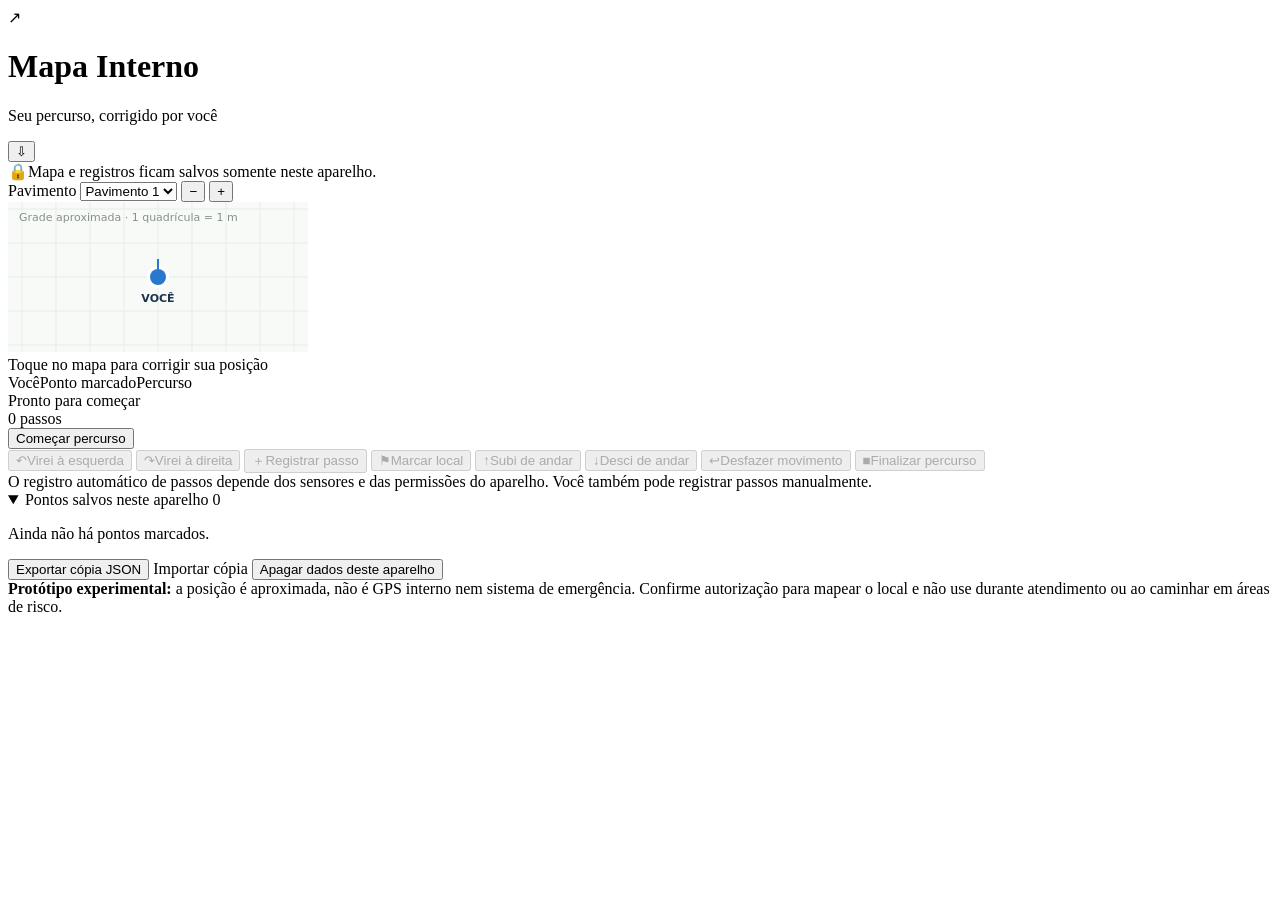
==== index.html @ afeb9ab5 "Add responsive PWA interface" ====
<!doctype html>
<html lang="pt-BR">
<head>
  <meta charset="utf-8">
  <meta name="viewport" content="width=device-width, initial-scale=1, viewport-fit=cover">
  <meta name="theme-color" content="#123b32">
  <meta name="description" content="Protótipo privado para registrar e corrigir percursos internos. Os dados ficam neste aparelho.">
  <link rel="manifest" href="manifest.webmanifest">
  <link rel="icon" href="icon.svg" type="image/svg+xml">
  <link rel="stylesheet" href="styles.css">
  <title>Mapa Interno</title>
</head>
<body>
  <main class="app-shell">
    <header class="topbar">
      <div class="brand-mark" aria-hidden="true">↗</div>
      <div><h1>Mapa Interno</h1><p>Seu percurso, corrigido por você</p></div>
      <button id="installBtn" class="icon-button hidden" aria-label="Instalar aplicativo" title="Instalar">⇩</button>
    </header>

    <section class="privacy-note" aria-label="Privacidade">
      <span aria-hidden="true">🔒</span><span>Mapa e registros ficam salvos somente neste aparelho.</span>
    </section>

    <section class="map-card" aria-label="Mapa do percurso">
      <div class="map-toolbar">
        <label for="floorSelect">Pavimento</label>
        <select id="floorSelect" aria-label="Selecionar pavimento">
          <option value="0">Pavimento 1</option><option value="1">Pavimento 2</option><option value="2">Pavimento 3</option>
        </select>
        <button id="zoomOut" class="small-button" aria-label="Diminuir zoom">−</button>
        <button id="zoomIn" class="small-button" aria-label="Aumentar zoom">+</button>
      </div>
      <div class="canvas-wrap">
        <canvas id="mapCanvas" aria-label="Mapa esquemático. Toque para reposicionar o marcador azul."></canvas>
        <div class="map-hint">Toque no mapa para corrigir sua posição</div>
      </div>
      <div class="legend"><span><i class="dot blue"></i>Você</span><span><i class="dot gold"></i>Ponto marcado</span><span><i class="line-swatch"></i>Percurso</span></div>
    </section>

    <section class="status-row" aria-live="polite">
      <div><span class="status-dot" id="statusDot"></span><span id="statusText">Pronto para começar</span></div>
      <span id="stepText">0 passos</span>
    </section>

    <section class="controls" aria-label="Controles do percurso">
      <button id="startBtn" class="primary-button">Começar percurso</button>
      <div class="control-grid">
        <button id="leftBtn" class="control-button" disabled><span>↶</span>Virei à esquerda</button>
        <button id="rightBtn" class="control-button" disabled><span>↷</span>Virei à direita</button>
        <button id="stepBtn" class="control-button" disabled><span>＋</span>Registrar passo</button>
        <button id="markBtn" class="control-button" disabled><span>⚑</span>Marcar local</button>
        <button id="floorUpBtn" class="control-button" disabled><span>↑</span>Subi de andar</button>
        <button id="floorDownBtn" class="control-button" disabled><span>↓</span>Desci de andar</button>
        <button id="undoBtn" class="control-button" disabled><span>↩</span>Desfazer movimento</button>
        <button id="finishBtn" class="control-button danger" disabled><span>■</span>Finalizar percurso</button>
      </div>
      <div id="sensorMessage" class="sensor-message">O registro automático de passos depende dos sensores e das permissões do aparelho. Você também pode registrar passos manualmente.</div>
    </section>

    <details class="saved-section" open>
      <summary>Pontos salvos neste aparelho <span id="markerCount" class="count-pill">0</span></summary>
      <div id="markerList" class="marker-list"><p class="empty-state">Ainda não há pontos marcados.</p></div>
    </details>

    <section class="data-actions" aria-label="Dados do mapa">
      <button id="exportBtn" class="secondary-button">Exportar cópia JSON</button>
      <label class="secondary-button import-label" for="importInput">Importar cópia</label>
      <input id="importInput" type="file" accept="application/json,.json" hidden>
      <button id="clearBtn" class="text-button">Apagar dados deste aparelho</button>
    </section>

    <footer class="disclaimer">
      <strong>Protótipo experimental:</strong> a posição é aproximada, não é GPS interno nem sistema de emergência. Confirme autorização para mapear o local e não use durante atendimento ou ao caminhar em áreas de risco.
    </footer>
  </main>
  <dialog id="markerDialog" class="marker-dialog">
    <form method="dialog" id="markerForm">
      <h2>Marcar este local</h2>
      <p>Escolha um nome fácil de reconhecer. O ponto será salvo no pavimento atual.</p>
      <label for="markerName">Nome do local</label>
      <input id="markerName" maxlength="60" required placeholder="Ex.: corredor da área vermelha">
      <label for="markerColor">Cor</label>
      <select id="markerColor"><option value="#d2a84a">Dourado</option><option value="#dc5b57">Vermelho</option><option value="#5f91d4">Azul</option><option value="#58a879">Verde</option><option value="#986bc5">Roxo</option></select>
      <div class="dialog-actions"><button value="cancel" class="secondary-button">Cancelar</button><button id="saveMarkerBtn" value="save" class="primary-button">Salvar ponto</button></div>
    </form>
  </dialog>
  <script src="app.js" defer></script>
</body>
</html>
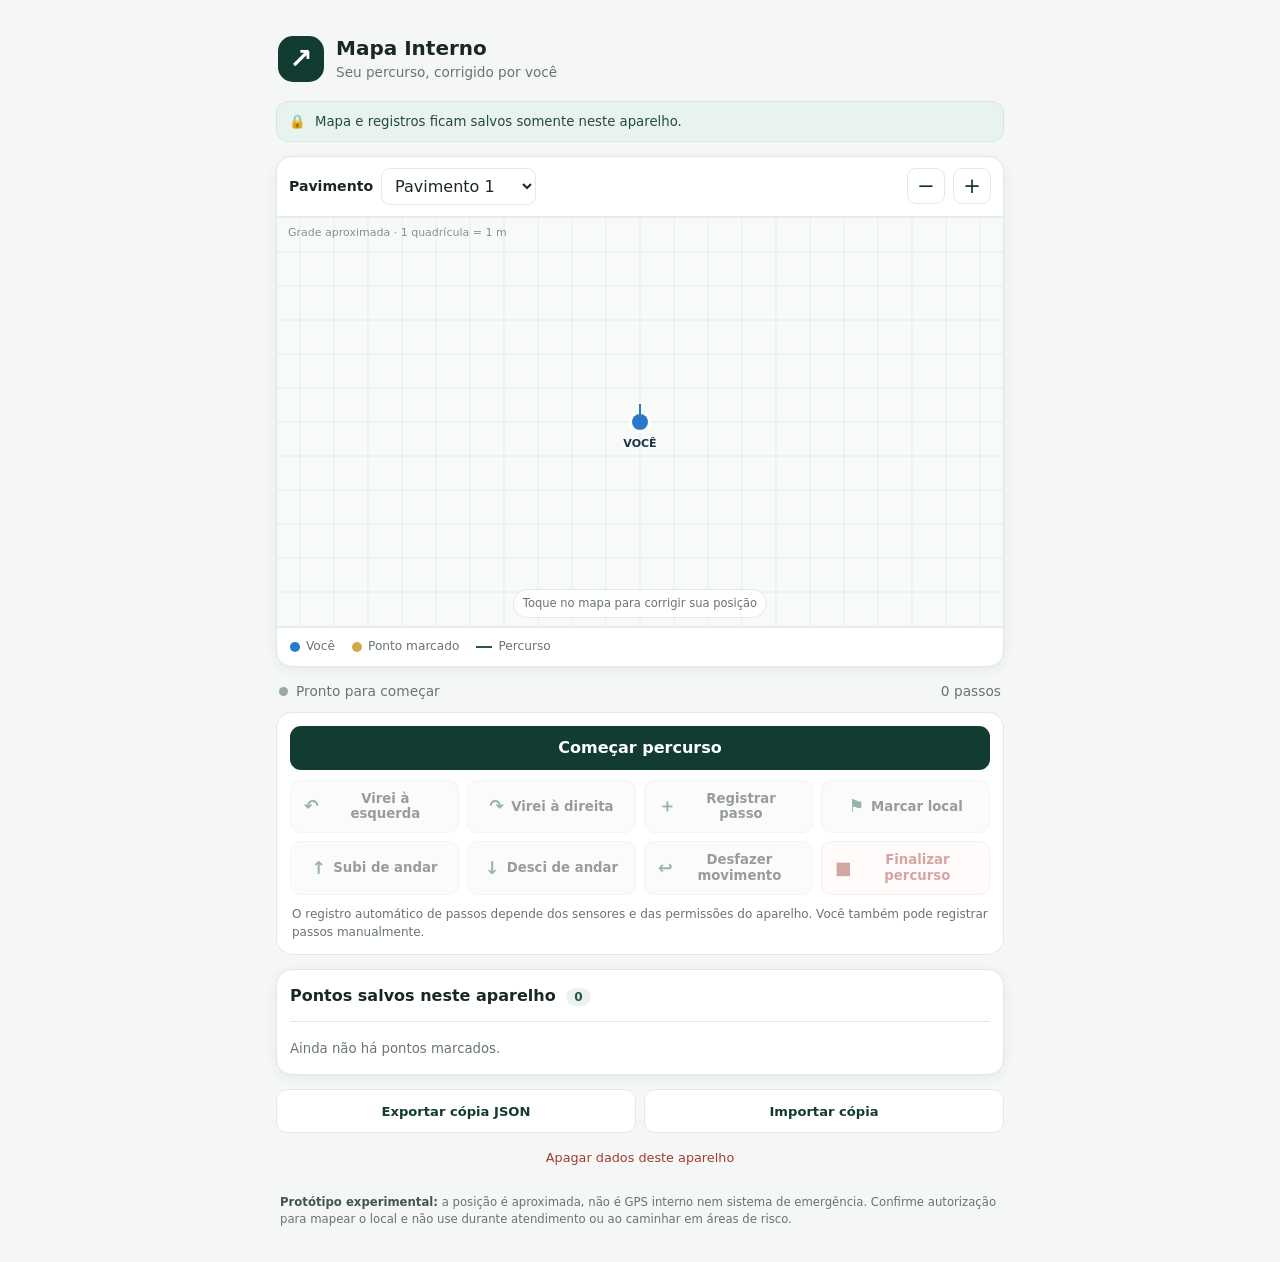
==== commit 147552d7: "Improve browser icon links" ====
--- a/index.html
+++ b/index.html
@@ -6,7 +6,9 @@
   <meta name="theme-color" content="#123b32">
   <meta name="description" content="Protótipo privado para registrar e corrigir percursos internos. Os dados ficam neste aparelho.">
   <link rel="manifest" href="manifest.webmanifest">
-  <link rel="icon" href="icon.svg" type="image/svg+xml">
+  <link rel="icon" href="./favicon.ico" sizes="32x32">
+  <link rel="icon" href="./icon.svg" type="image/svg+xml">
+  <link rel="apple-touch-icon" href="./app-icon-192.png">
   <link rel="stylesheet" href="styles.css">
   <title>Mapa Interno</title>
 </head>
--- a/styles.css
+++ b/styles.css
@@ -0,0 +1 @@
+*{box-sizing:border-box} :root{color-scheme:light;--green:#123b32;--green2:#1d5b4c;--gold:#d2a84a;--ink:#1b2724;--muted:#687570;--line:#e2e9e5;--bg:#f4f7f5;--white:#fff;--red:#a23b35}body{margin:0;background:var(--bg);color:var(--ink);font:16px/1.45 system-ui,-apple-system,"Segoe UI",sans-serif;padding:0 0 env(safe-area-inset-bottom)}button,select,input{font:inherit}button{cursor:pointer}.app-shell{max-width:760px;margin:0 auto;padding:16px 16px 30px}.topbar{display:flex;align-items:center;gap:12px;padding:8px 2px 18px}.brand-mark{display:grid;place-items:center;width:46px;height:46px;border-radius:15px;background:var(--green);color:#fff;font-size:28px;font-weight:700}.topbar h1{font-size:1.25rem;line-height:1.2;margin:0}.topbar p{font-size:.85rem;color:var(--muted);margin:3px 0 0}.icon-button{margin-left:auto;border:1px solid var(--line);background:#fff;border-radius:12px;padding:9px 13px;color:var(--green);font-size:20px}.hidden{display:none!important}.privacy-note{display:flex;gap:9px;align-items:center;background:#e9f3ee;border:1px solid #d6e8dd;color:#244b3c;padding:10px 12px;border-radius:12px;font-size:.83rem;margin-bottom:14px}.map-card,.saved-section{background:var(--white);border:1px solid var(--line);border-radius:16px;overflow:hidden;box-shadow:0 3px 12px #183b3210}.map-toolbar{display:flex;align-items:center;gap:8px;padding:11px 12px;border-bottom:1px solid var(--line)}.map-toolbar label{font-weight:650;font-size:.88rem}.map-toolbar select{border:1px solid var(--line);background:#fff;border-radius:9px;padding:7px 24px 7px 9px;color:var(--ink);margin-right:auto}.small-button{border:1px solid var(--line);background:#fff;border-radius:9px;width:38px;height:36px;font-size:21px;color:var(--green)}.canvas-wrap{height:min(48vh,370px);min-height:245px;position:relative;background:#f8faf8}.canvas-wrap canvas{display:block;width:100%;height:100%;touch-action:manipulation}.map-hint{position:absolute;bottom:9px;left:50%;transform:translateX(-50%);background:#ffffffdf;padding:5px 9px;border:1px solid var(--line);border-radius:20px;white-space:nowrap;color:var(--muted);font-size:.72rem;pointer-events:none}.legend{display:flex;gap:17px;align-items:center;padding:10px 13px;color:var(--muted);font-size:.76rem;border-top:1px solid var(--line)}.legend span{display:flex;align-items:center;gap:6px}.dot{width:10px;height:10px;border-radius:50%;display:inline-block}.dot.blue{background:#2979d1}.dot.gold{background:var(--gold)}.line-swatch{width:16px;border-top:2px solid var(--green2)}.status-row{display:flex;justify-content:space-between;align-items:center;padding:15px 3px 10px;font-size:.86rem;color:var(--muted)}.status-row>div{display:flex;align-items:center;gap:8px}.status-dot{width:9px;height:9px;border-radius:50%;background:#9ba9a2}.status-dot.active{background:#39a56c;box-shadow:0 0 0 4px #39a56c22}.controls{background:#fff;border:1px solid var(--line);padding:13px;border-radius:16px}.primary-button,.secondary-button,.control-button{border-radius:11px;border:0;min-height:44px;padding:10px 13px;font-weight:650}.primary-button{width:100%;background:var(--green);color:#fff}.primary-button:hover{background:var(--green2)}.control-grid{display:grid;grid-template-columns:1fr 1fr;gap:8px;margin-top:10px}.control-button{background:#f5f8f6;border:1px solid var(--line);color:var(--ink);font-size:.83rem;display:flex;align-items:center;justify-content:center;gap:7px;line-height:1.2}.control-button span{font-size:1.1rem;color:var(--green2)}.control-button:disabled{opacity:.45;cursor:not-allowed}.control-button.danger{color:var(--red);background:#fff8f7;border-color:#f0d9d6}.control-button.danger span{color:var(--red)}.sensor-message{font-size:.75rem;color:var(--muted);margin:11px 2px 0}.saved-section{margin-top:14px;padding:0 13px}.saved-section summary{cursor:pointer;list-style:none;padding:14px 0;font-weight:680}.saved-section summary::-webkit-details-marker{display:none}.count-pill{background:#edf2ef;border-radius:20px;padding:2px 8px;margin-left:5px;color:var(--green2);font-size:.76rem}.marker-list{border-top:1px solid var(--line)}.marker-item{display:flex;gap:10px;align-items:center;padding:10px 0;border-bottom:1px solid #eef2ef}.marker-item:last-child{border-bottom:0}.marker-color{width:12px;height:12px;border-radius:50%;flex:0 0 auto}.marker-info{flex:1;min-width:0}.marker-info strong{display:block;font-size:.88rem;overflow-wrap:anywhere}.marker-info small{color:var(--muted);font-size:.73rem}.marker-item button{border:0;background:transparent;color:var(--red);padding:7px}.empty-state{color:var(--muted);font-size:.83rem;padding:3px 0}.data-actions{display:grid;grid-template-columns:1fr 1fr;gap:8px;margin-top:14px}.secondary-button{display:inline-flex;justify-content:center;align-items:center;background:#fff;border:1px solid var(--line);color:var(--green);font-size:.82rem}.import-label{cursor:pointer}.text-button{grid-column:1/-1;border:0;background:transparent;color:var(--red);padding:8px;font-size:.8rem}.disclaimer{font-size:.73rem;color:#69746f;padding:18px 4px 5px}.disclaimer strong{color:#44544d}.marker-dialog{border:0;border-radius:16px;padding:0;width:min(440px,calc(100% - 28px));box-shadow:0 18px 70px #0b201d44}.marker-dialog::backdrop{background:#12221f80}.marker-dialog form{padding:20px}.marker-dialog h2{font-size:1.2rem;margin:0 0 6px}.marker-dialog p{font-size:.86rem;color:var(--muted);margin:0 0 17px}.marker-dialog label{display:block;font-size:.82rem;font-weight:650;margin:12px 0 5px}.marker-dialog input,.marker-dialog select{width:100%;height:44px;border:1px solid #cfdad4;border-radius:9px;padding:8px 10px;background:white}.dialog-actions{display:flex;gap:8px;margin-top:18px}.dialog-actions>*{flex:1}.dialog-actions .primary-button{width:auto}@media(min-width:650px){.app-shell{padding-top:28px}.canvas-wrap{height:410px}.control-grid{grid-template-columns:repeat(4,1fr)}}
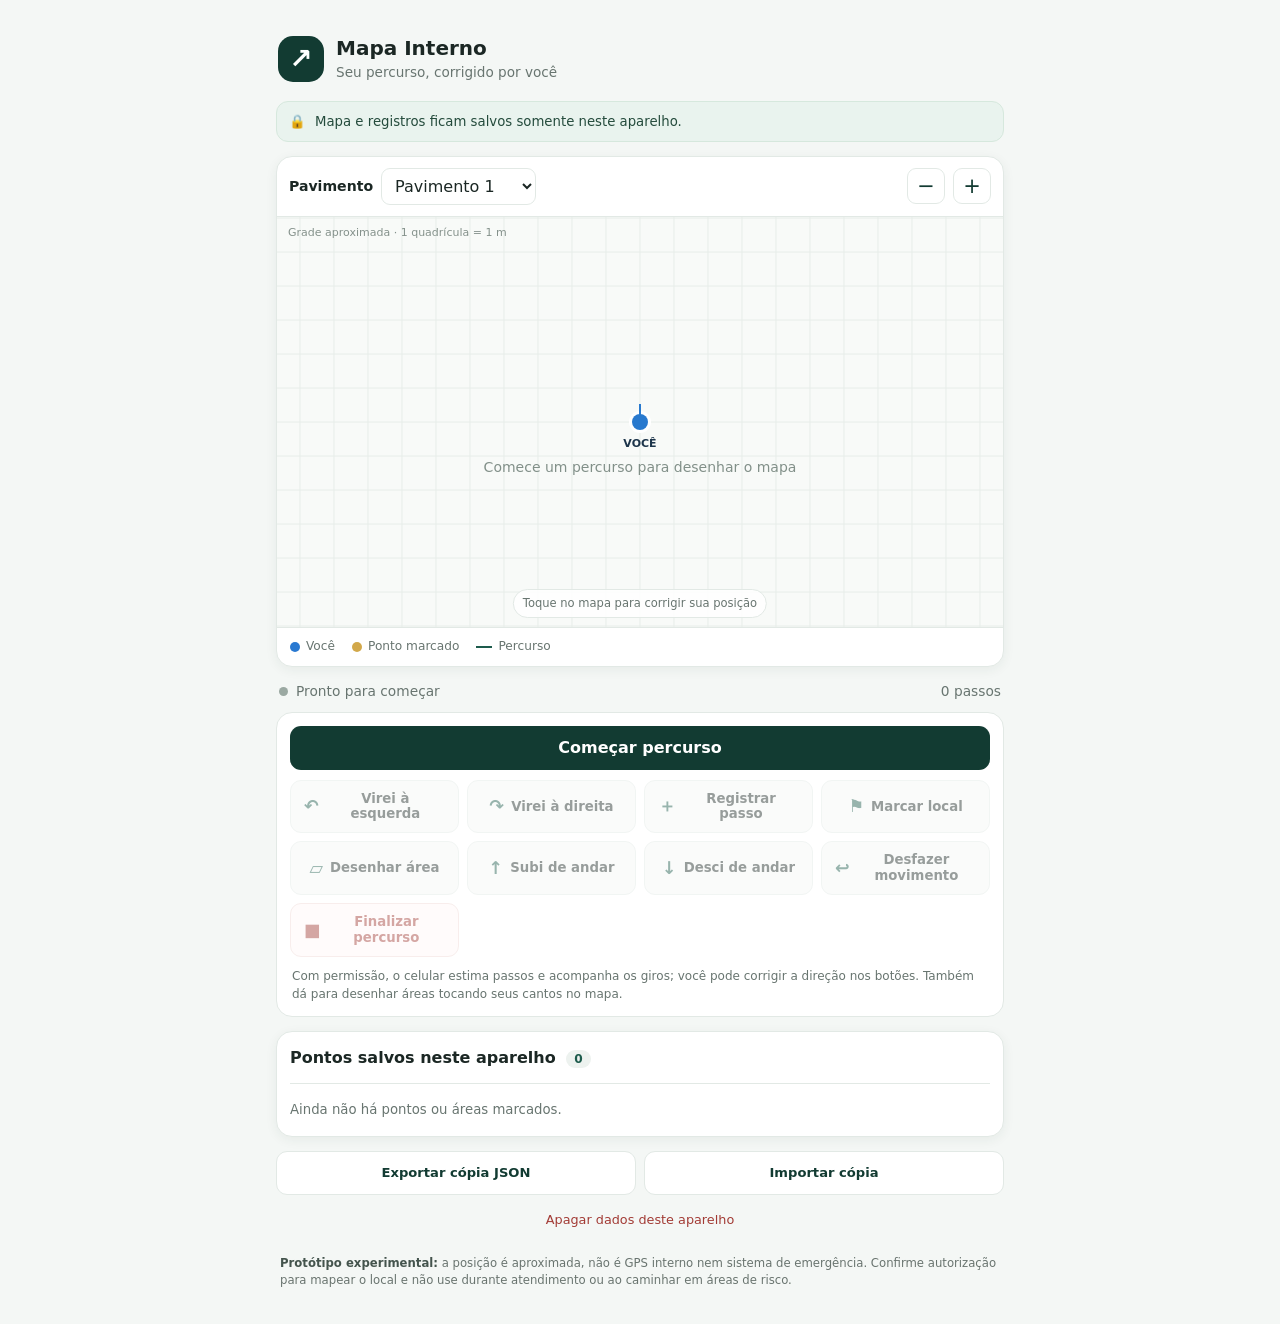
==== commit 1d2c3124: "Add area drawing controls and sensor hints" ====
--- a/index.html
+++ b/index.html
@@ -35,7 +35,11 @@
       </div>
       <div class="canvas-wrap">
         <canvas id="mapCanvas" aria-label="Mapa esquemático. Toque para reposicionar o marcador azul."></canvas>
-        <div class="map-hint">Toque no mapa para corrigir sua posição</div>
+        <div class="map-hint" id="mapHint">Toque no mapa para corrigir sua posição</div>
+        <div class="area-tools hidden" id="areaTools">
+          <button id="cancelAreaBtn" class="small-button">Cancelar área</button>
+          <button id="finishAreaBtn" class="primary-button" disabled>Desenhe 3 pontos</button>
+        </div>
       </div>
       <div class="legend"><span><i class="dot blue"></i>Você</span><span><i class="dot gold"></i>Ponto marcado</span><span><i class="line-swatch"></i>Percurso</span></div>
     </section>
@@ -52,12 +56,13 @@
         <button id="rightBtn" class="control-button" disabled><span>↷</span>Virei à direita</button>
         <button id="stepBtn" class="control-button" disabled><span>＋</span>Registrar passo</button>
         <button id="markBtn" class="control-button" disabled><span>⚑</span>Marcar local</button>
+        <button id="areaBtn" class="control-button" disabled><span>▱</span>Desenhar área</button>
         <button id="floorUpBtn" class="control-button" disabled><span>↑</span>Subi de andar</button>
         <button id="floorDownBtn" class="control-button" disabled><span>↓</span>Desci de andar</button>
         <button id="undoBtn" class="control-button" disabled><span>↩</span>Desfazer movimento</button>
         <button id="finishBtn" class="control-button danger" disabled><span>■</span>Finalizar percurso</button>
       </div>
-      <div id="sensorMessage" class="sensor-message">O registro automático de passos depende dos sensores e das permissões do aparelho. Você também pode registrar passos manualmente.</div>
+      <div id="sensorMessage" class="sensor-message">Com permissão, o celular estima passos e acompanha os giros; você pode corrigir a direção nos botões. Também dá para desenhar áreas tocando seus cantos no mapa.</div>
     </section>
 
     <details class="saved-section" open>
@@ -78,8 +83,8 @@
   </main>
   <dialog id="markerDialog" class="marker-dialog">
     <form method="dialog" id="markerForm">
-      <h2>Marcar este local</h2>
-      <p>Escolha um nome fácil de reconhecer. O ponto será salvo no pavimento atual.</p>
+      <h2 id="markerDialogTitle">Marcar este local</h2>
+      <p id="markerDialogHelp">Escolha um nome fácil de reconhecer. O ponto será salvo no pavimento atual.</p>
       <label for="markerName">Nome do local</label>
       <input id="markerName" maxlength="60" required placeholder="Ex.: corredor da área vermelha">
       <label for="markerColor">Cor</label>
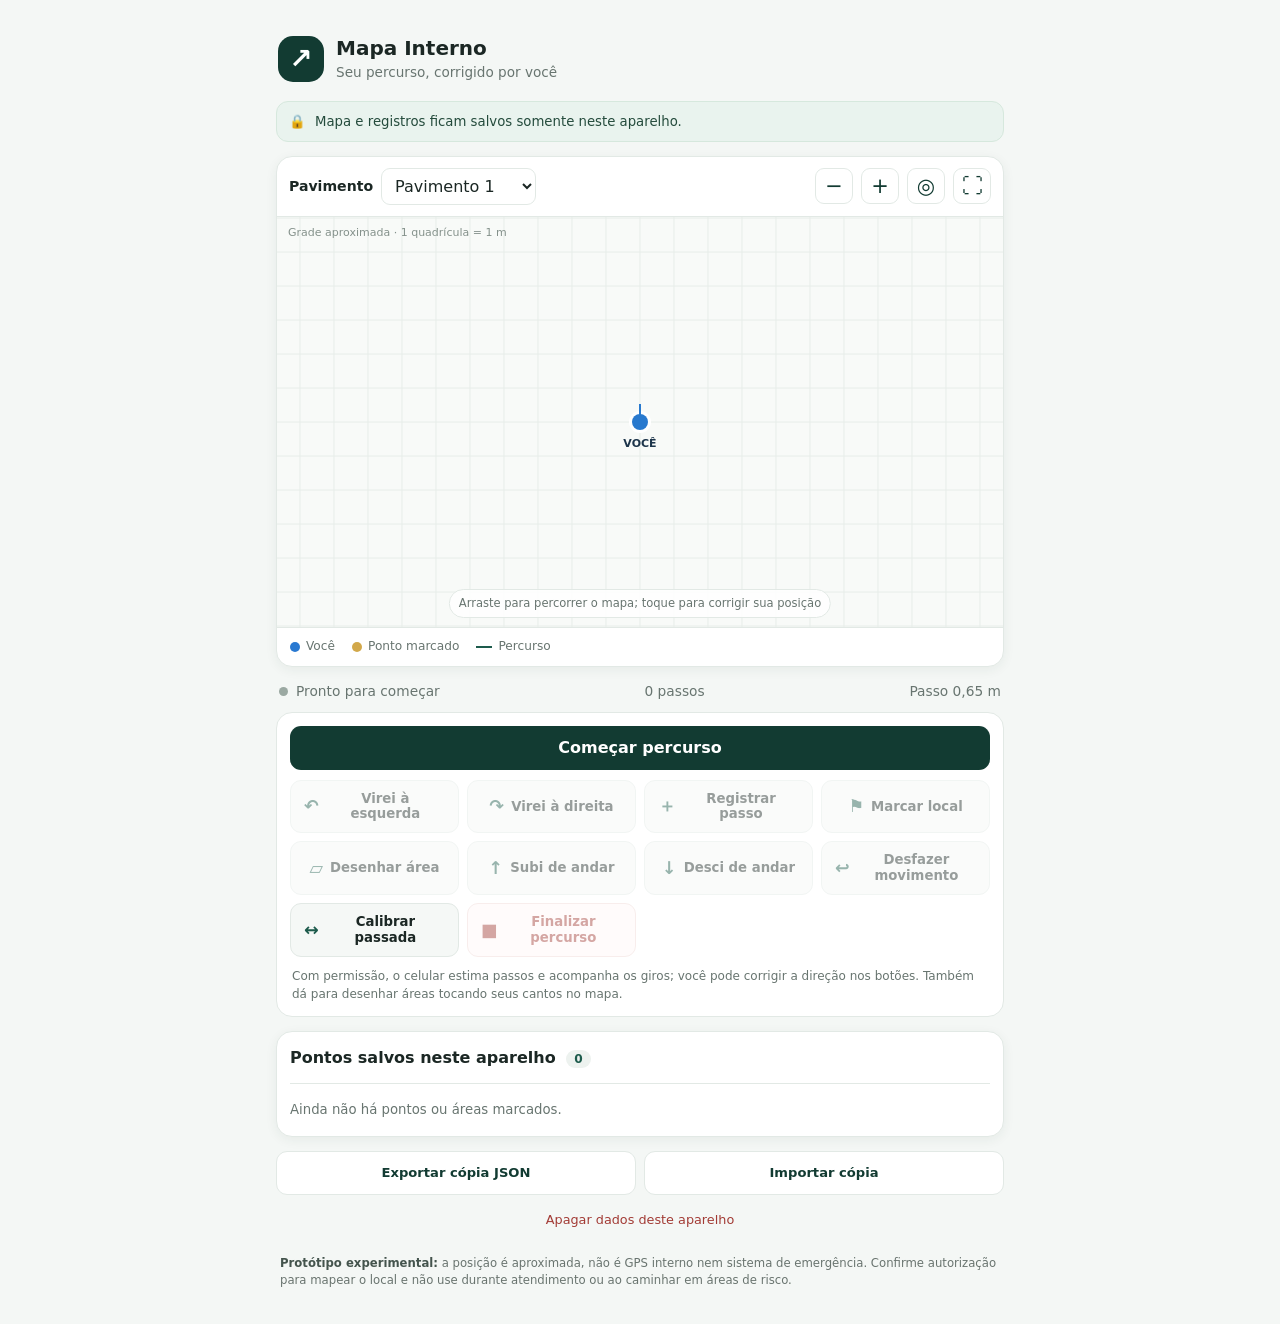
==== commit 4362099e: "Add map full screen and stride calibration UI" ====
--- a/index.html
+++ b/index.html
@@ -24,14 +24,16 @@
       <span aria-hidden="true">🔒</span><span>Mapa e registros ficam salvos somente neste aparelho.</span>
     </section>
 
-    <section class="map-card" aria-label="Mapa do percurso">
+    <section id="mapCard" class="map-card" aria-label="Mapa do percurso">
       <div class="map-toolbar">
         <label for="floorSelect">Pavimento</label>
         <select id="floorSelect" aria-label="Selecionar pavimento">
           <option value="0">Pavimento 1</option><option value="1">Pavimento 2</option><option value="2">Pavimento 3</option>
         </select>
-        <button id="zoomOut" class="small-button" aria-label="Diminuir zoom">−</button>
-        <button id="zoomIn" class="small-button" aria-label="Aumentar zoom">+</button>
+        <button id="zoomOut" class="small-button" aria-label="Diminuir zoom" title="Diminuir zoom">−</button>
+        <button id="zoomIn" class="small-button" aria-label="Aumentar zoom" title="Aumentar zoom">+</button>
+        <button id="recenterBtn" class="small-button" aria-label="Minha posição" title="Centralizar em mim">◎</button>
+        <button id="fullscreenBtn" class="small-button" aria-label="Abrir mapa em tela cheia" title="Tela cheia">⛶</button>
       </div>
       <div class="canvas-wrap">
         <canvas id="mapCanvas" aria-label="Mapa esquemático. Toque para reposicionar o marcador azul."></canvas>
@@ -47,6 +49,7 @@
     <section class="status-row" aria-live="polite">
       <div><span class="status-dot" id="statusDot"></span><span id="statusText">Pronto para começar</span></div>
       <span id="stepText">0 passos</span>
+      <span id="stepSizeLabel">Passo 0,65 m</span>
     </section>
 
     <section class="controls" aria-label="Controles do percurso">
@@ -60,6 +63,7 @@
         <button id="floorUpBtn" class="control-button" disabled><span>↑</span>Subi de andar</button>
         <button id="floorDownBtn" class="control-button" disabled><span>↓</span>Desci de andar</button>
         <button id="undoBtn" class="control-button" disabled><span>↩</span>Desfazer movimento</button>
+        <button id="stepCalBtn" class="control-button"><span>↔</span>Calibrar passada</button>
         <button id="finishBtn" class="control-button danger" disabled><span>■</span>Finalizar percurso</button>
       </div>
       <div id="sensorMessage" class="sensor-message">Com permissão, o celular estima passos e acompanha os giros; você pode corrigir a direção nos botões. Também dá para desenhar áreas tocando seus cantos no mapa.</div>
@@ -92,6 +96,20 @@
       <div class="dialog-actions"><button value="cancel" class="secondary-button">Cancelar</button><button id="saveMarkerBtn" value="save" class="primary-button">Salvar ponto</button></div>
     </form>
   </dialog>
+  <dialog id="calibrationDialog" class="marker-dialog">
+    <form method="dialog" id="calibrationForm">
+      <h2>Calibrar distância do passo</h2>
+      <p id="calibrationHelp">Caminhe por um trecho medido. O sistema conta seus passos e ajusta a escala do mapa.</p>
+      <label for="calibrationDistance">Distância do trecho (metros)</label>
+      <input id="calibrationDistance" type="number" min="1" max="500" step="0.5" value="10" required>
+      <p class="calibration-count">Passos contados: <strong id="calibrationStepCount">0</strong></p>
+      <button type="button" id="calibrationManualStepBtn" class="secondary-button manual-step-button">+ Contar passo manual</button>
+      <div class="dialog-actions">
+        <button id="cancelCalibrationBtn" type="submit" value="cancel" class="secondary-button">Cancelar</button>
+        <button id="calibrationActionBtn" type="submit" value="start" class="primary-button">Iniciar calibração</button>
+      </div>
+    </form>
+  </dialog>
   <script src="app.js" defer></script>
 </body>
 </html>
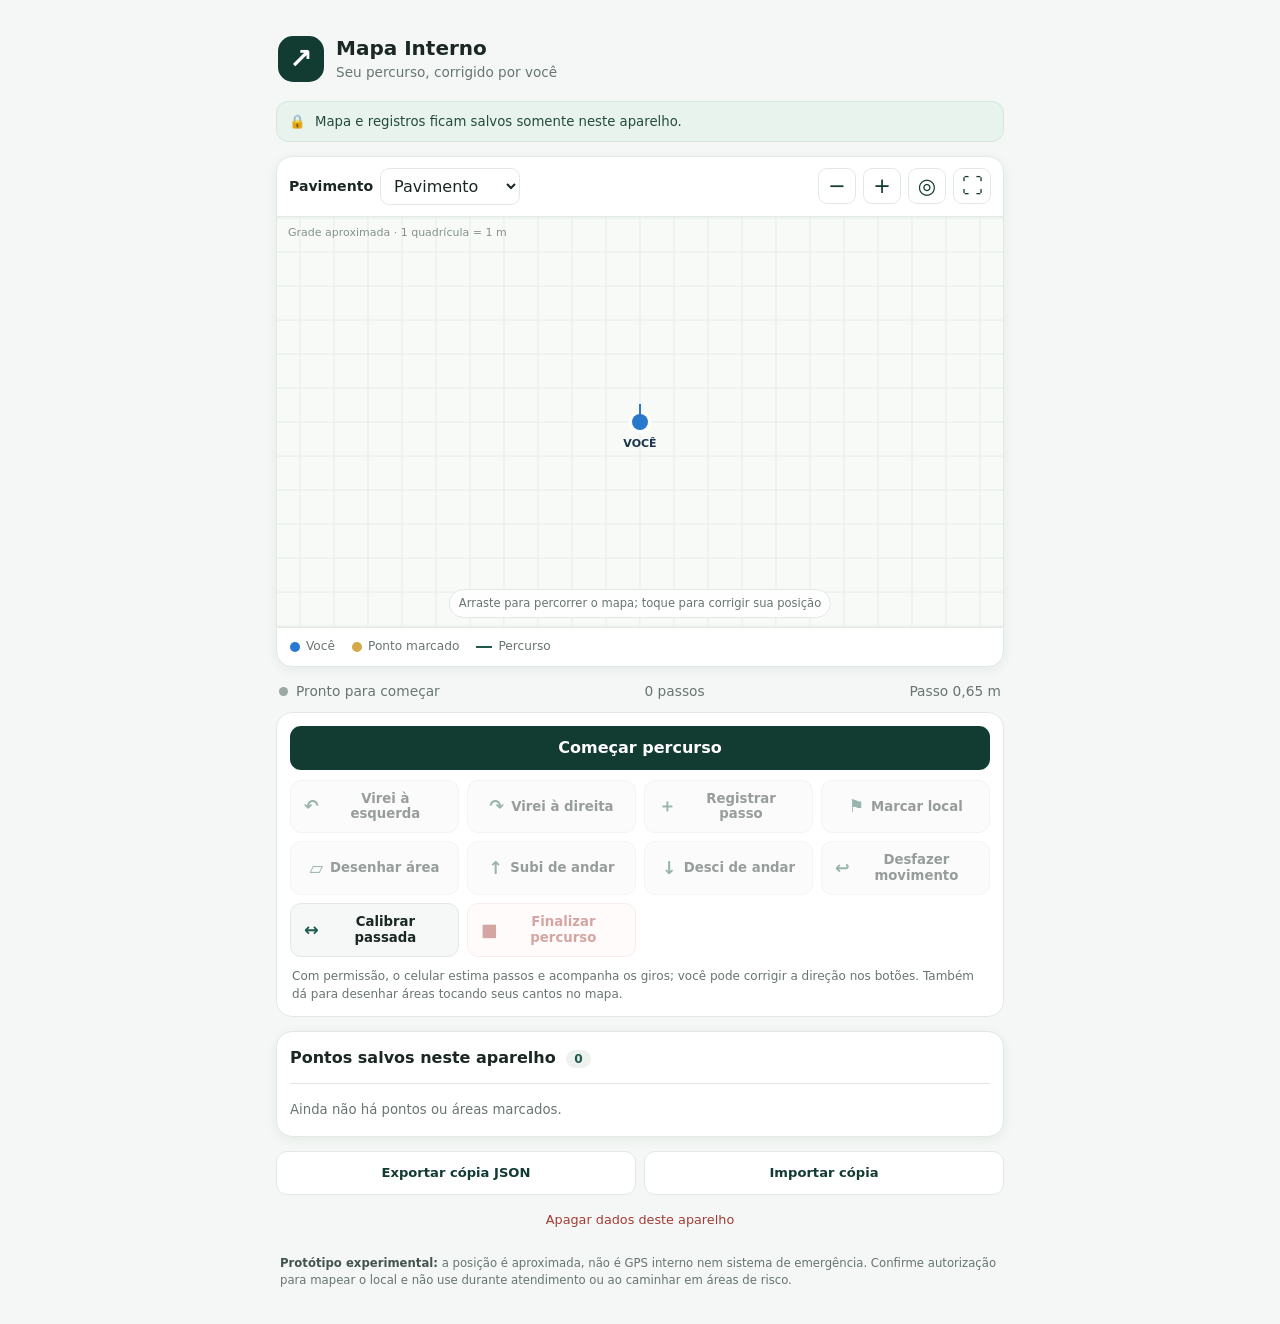
==== commit 7e430e78: "Improve calibration and map exploration interactions" ====
--- a/index.html
+++ b/index.html
@@ -93,7 +93,7 @@
       <input id="markerName" maxlength="60" required placeholder="Ex.: corredor da área vermelha">
       <label for="markerColor">Cor</label>
       <select id="markerColor"><option value="#d2a84a">Dourado</option><option value="#dc5b57">Vermelho</option><option value="#5f91d4">Azul</option><option value="#58a879">Verde</option><option value="#986bc5">Roxo</option></select>
-      <div class="dialog-actions"><button value="cancel" class="secondary-button">Cancelar</button><button id="saveMarkerBtn" value="save" class="primary-button">Salvar ponto</button></div>
+      <div class="dialog-actions"><button value="cancel" formnovalidate class="secondary-button">Cancelar</button><button id="saveMarkerBtn" value="save" class="primary-button">Salvar ponto</button></div>
     </form>
   </dialog>
   <dialog id="calibrationDialog" class="marker-dialog">
@@ -105,7 +105,7 @@
       <p class="calibration-count">Passos contados: <strong id="calibrationStepCount">0</strong></p>
       <button type="button" id="calibrationManualStepBtn" class="secondary-button manual-step-button">+ Contar passo manual</button>
       <div class="dialog-actions">
-        <button id="cancelCalibrationBtn" type="submit" value="cancel" class="secondary-button">Cancelar</button>
+        <button id="cancelCalibrationBtn" type="submit" value="cancel" formnovalidate class="secondary-button">Cancelar</button>
         <button id="calibrationActionBtn" type="submit" value="start" class="primary-button">Iniciar calibração</button>
       </div>
     </form>
--- a/styles.css
+++ b/styles.css
@@ -1 +1 @@
-*{box-sizing:border-box} :root{color-scheme:light;--green:#123b32;--green2:#1d5b4c;--gold:#d2a84a;--ink:#1b2724;--muted:#687570;--line:#e2e9e5;--bg:#f4f7f5;--white:#fff;--red:#a23b35}body{margin:0;background:var(--bg);color:var(--ink);font:16px/1.45 system-ui,-apple-system,"Segoe UI",sans-serif;padding:0 0 env(safe-area-inset-bottom)}button,select,input{font:inherit}button{cursor:pointer}.app-shell{max-width:760px;margin:0 auto;padding:16px 16px 30px}.topbar{display:flex;align-items:center;gap:12px;padding:8px 2px 18px}.brand-mark{display:grid;place-items:center;width:46px;height:46px;border-radius:15px;background:var(--green);color:#fff;font-size:28px;font-weight:700}.topbar h1{font-size:1.25rem;line-height:1.2;margin:0}.topbar p{font-size:.85rem;color:var(--muted);margin:3px 0 0}.icon-button{margin-left:auto;border:1px solid var(--line);background:#fff;border-radius:12px;padding:9px 13px;color:var(--green);font-size:20px}.hidden{display:none!important}.privacy-note{display:flex;gap:9px;align-items:center;background:#e9f3ee;border:1px solid #d6e8dd;color:#244b3c;padding:10px 12px;border-radius:12px;font-size:.83rem;margin-bottom:14px}.map-card,.saved-section{background:var(--white);border:1px solid var(--line);border-radius:16px;overflow:hidden;box-shadow:0 3px 12px #183b3210}.map-toolbar{display:flex;align-items:center;gap:8px;padding:11px 12px;border-bottom:1px solid var(--line)}.map-toolbar label{font-weight:650;font-size:.88rem}.map-toolbar select{border:1px solid var(--line);background:#fff;border-radius:9px;padding:7px 24px 7px 9px;color:var(--ink);margin-right:auto}.small-button{border:1px solid var(--line);background:#fff;border-radius:9px;width:38px;height:36px;font-size:21px;color:var(--green)}.canvas-wrap{height:min(48vh,370px);min-height:245px;position:relative;background:#f8faf8}.canvas-wrap canvas{display:block;width:100%;height:100%;touch-action:manipulation}.map-hint{position:absolute;bottom:9px;left:50%;transform:translateX(-50%);background:#ffffffdf;padding:5px 9px;border:1px solid var(--line);border-radius:20px;white-space:nowrap;color:var(--muted);font-size:.72rem;pointer-events:none}.legend{display:flex;gap:17px;align-items:center;padding:10px 13px;color:var(--muted);font-size:.76rem;border-top:1px solid var(--line)}.legend span{display:flex;align-items:center;gap:6px}.dot{width:10px;height:10px;border-radius:50%;display:inline-block}.dot.blue{background:#2979d1}.dot.gold{background:var(--gold)}.line-swatch{width:16px;border-top:2px solid var(--green2)}.status-row{display:flex;justify-content:space-between;align-items:center;padding:15px 3px 10px;font-size:.86rem;color:var(--muted)}.status-row>div{display:flex;align-items:center;gap:8px}.status-dot{width:9px;height:9px;border-radius:50%;background:#9ba9a2}.status-dot.active{background:#39a56c;box-shadow:0 0 0 4px #39a56c22}.controls{background:#fff;border:1px solid var(--line);padding:13px;border-radius:16px}.primary-button,.secondary-button,.control-button{border-radius:11px;border:0;min-height:44px;padding:10px 13px;font-weight:650}.primary-button{width:100%;background:var(--green);color:#fff}.primary-button:hover{background:var(--green2)}.control-grid{display:grid;grid-template-columns:1fr 1fr;gap:8px;margin-top:10px}.control-button{background:#f5f8f6;border:1px solid var(--line);color:var(--ink);font-size:.83rem;display:flex;align-items:center;justify-content:center;gap:7px;line-height:1.2}.control-button span{font-size:1.1rem;color:var(--green2)}.control-button:disabled{opacity:.45;cursor:not-allowed}.control-button.danger{color:var(--red);background:#fff8f7;border-color:#f0d9d6}.control-button.danger span{color:var(--red)}.sensor-message{font-size:.75rem;color:var(--muted);margin:11px 2px 0}.saved-section{margin-top:14px;padding:0 13px}.saved-section summary{cursor:pointer;list-style:none;padding:14px 0;font-weight:680}.saved-section summary::-webkit-details-marker{display:none}.count-pill{background:#edf2ef;border-radius:20px;padding:2px 8px;margin-left:5px;color:var(--green2);font-size:.76rem}.marker-list{border-top:1px solid var(--line)}.marker-item{display:flex;gap:10px;align-items:center;padding:10px 0;border-bottom:1px solid #eef2ef}.marker-item:last-child{border-bottom:0}.marker-color{width:12px;height:12px;border-radius:50%;flex:0 0 auto}.marker-info{flex:1;min-width:0}.marker-info strong{display:block;font-size:.88rem;overflow-wrap:anywhere}.marker-info small{color:var(--muted);font-size:.73rem}.marker-item button{border:0;background:transparent;color:var(--red);padding:7px}.empty-state{color:var(--muted);font-size:.83rem;padding:3px 0}.data-actions{display:grid;grid-template-columns:1fr 1fr;gap:8px;margin-top:14px}.secondary-button{display:inline-flex;justify-content:center;align-items:center;background:#fff;border:1px solid var(--line);color:var(--green);font-size:.82rem}.import-label{cursor:pointer}.text-button{grid-column:1/-1;border:0;background:transparent;color:var(--red);padding:8px;font-size:.8rem}.disclaimer{font-size:.73rem;color:#69746f;padding:18px 4px 5px}.disclaimer strong{color:#44544d}.marker-dialog{border:0;border-radius:16px;padding:0;width:min(440px,calc(100% - 28px));box-shadow:0 18px 70px #0b201d44}.marker-dialog::backdrop{background:#12221f80}.marker-dialog form{padding:20px}.marker-dialog h2{font-size:1.2rem;margin:0 0 6px}.marker-dialog p{font-size:.86rem;color:var(--muted);margin:0 0 17px}.marker-dialog label{display:block;font-size:.82rem;font-weight:650;margin:12px 0 5px}.marker-dialog input,.marker-dialog select{width:100%;height:44px;border:1px solid #cfdad4;border-radius:9px;padding:8px 10px;background:white}.dialog-actions{display:flex;gap:8px;margin-top:18px}.dialog-actions>*{flex:1}.dialog-actions .primary-button{width:auto}@media(min-width:650px){.app-shell{padding-top:28px}.canvas-wrap{height:410px}.control-grid{grid-template-columns:repeat(4,1fr)}}
+*{box-sizing:border-box} :root{color-scheme:light;--green:#123b32;--green2:#1d5b4c;--gold:#d2a84a;--ink:#1b2724;--muted:#687570;--line:#e2e9e5;--bg:#f4f7f5;--white:#fff;--red:#a23b35}body{margin:0;background:var(--bg);color:var(--ink);font:16px/1.45 system-ui,-apple-system,"Segoe UI",sans-serif;padding:0 0 env(safe-area-inset-bottom)}button,select,input{font:inherit}button{cursor:pointer}.app-shell{max-width:760px;margin:0 auto;padding:16px 16px 30px}.topbar{display:flex;align-items:center;gap:12px;padding:8px 2px 18px}.brand-mark{display:grid;place-items:center;width:46px;height:46px;border-radius:15px;background:var(--green);color:#fff;font-size:28px;font-weight:700}.topbar h1{font-size:1.25rem;line-height:1.2;margin:0}.topbar p{font-size:.85rem;color:var(--muted);margin:3px 0 0}.icon-button{margin-left:auto;border:1px solid var(--line);background:#fff;border-radius:12px;padding:9px 13px;color:var(--green);font-size:20px}.hidden{display:none!important}.privacy-note{display:flex;gap:9px;align-items:center;background:#e9f3ee;border:1px solid #d6e8dd;color:#244b3c;padding:10px 12px;border-radius:12px;font-size:.83rem;margin-bottom:14px}.map-card,.saved-section{background:var(--white);border:1px solid var(--line);border-radius:16px;overflow:hidden;box-shadow:0 3px 12px #183b3210}.map-toolbar{display:flex;align-items:center;gap:7px;padding:11px 12px;border-bottom:1px solid var(--line);flex-wrap:wrap}.map-toolbar label{font-weight:650;font-size:.88rem}.map-toolbar select{border:1px solid var(--line);background:#fff;border-radius:9px;padding:7px 24px 7px 9px;color:var(--ink);margin-right:auto}.small-button{border:1px solid var(--line);background:#fff;border-radius:9px;width:38px;height:36px;font-size:21px;color:var(--green)}.canvas-wrap{height:min(48vh,370px);min-height:245px;position:relative;background:#f8faf8}.canvas-wrap canvas{display:block;width:100%;height:100%;touch-action:none}.map-hint{position:absolute;bottom:9px;left:50%;transform:translateX(-50%);background:#ffffffdf;padding:5px 9px;border:1px solid var(--line);border-radius:20px;white-space:nowrap;color:var(--muted);font-size:.72rem;pointer-events:none}.legend{display:flex;gap:17px;align-items:center;padding:10px 13px;color:var(--muted);font-size:.76rem;border-top:1px solid var(--line)}.legend span{display:flex;align-items:center;gap:6px}.dot{width:10px;height:10px;border-radius:50%;display:inline-block}.dot.blue{background:#2979d1}.dot.gold{background:var(--gold)}.line-swatch{width:16px;border-top:2px solid var(--green2)}.status-row{display:flex;justify-content:space-between;align-items:center;padding:15px 3px 10px;font-size:.86rem;color:var(--muted)}.status-row>div{display:flex;align-items:center;gap:8px}.status-dot{width:9px;height:9px;border-radius:50%;background:#9ba9a2}.status-dot.active{background:#39a56c;box-shadow:0 0 0 4px #39a56c22}.controls{background:#fff;border:1px solid var(--line);padding:13px;border-radius:16px}.primary-button,.secondary-button,.control-button{border-radius:11px;border:0;min-height:44px;padding:10px 13px;font-weight:650}.primary-button{width:100%;background:var(--green);color:#fff}.primary-button:hover{background:var(--green2)}.control-grid{display:grid;grid-template-columns:1fr 1fr;gap:8px;margin-top:10px}.control-button{background:#f5f8f6;border:1px solid var(--line);color:var(--ink);font-size:.83rem;display:flex;align-items:center;justify-content:center;gap:7px;line-height:1.2}.control-button span{font-size:1.1rem;color:var(--green2)}.control-button:disabled{opacity:.45;cursor:not-allowed}.control-button.danger{color:var(--red);background:#fff8f7;border-color:#f0d9d6}.control-button.danger span{color:var(--red)}.sensor-message{font-size:.75rem;color:var(--muted);margin:11px 2px 0}.saved-section{margin-top:14px;padding:0 13px}.saved-section summary{cursor:pointer;list-style:none;padding:14px 0;font-weight:680}.saved-section summary::-webkit-details-marker{display:none}.count-pill{background:#edf2ef;border-radius:20px;padding:2px 8px;margin-left:5px;color:var(--green2);font-size:.76rem}.marker-list{border-top:1px solid var(--line)}.marker-item{display:flex;gap:10px;align-items:center;padding:10px 0;border-bottom:1px solid #eef2ef}.marker-item:last-child{border-bottom:0}.marker-color{width:12px;height:12px;border-radius:50%;flex:0 0 auto}.marker-info{flex:1;min-width:0}.marker-info strong{display:block;font-size:.88rem;overflow-wrap:anywhere}.marker-info small{color:var(--muted);font-size:.73rem}.marker-item button{border:0;background:transparent;color:var(--red);padding:7px}.empty-state{color:var(--muted);font-size:.83rem;padding:3px 0}.data-actions{display:grid;grid-template-columns:1fr 1fr;gap:8px;margin-top:14px}.secondary-button{display:inline-flex;justify-content:center;align-items:center;background:#fff;border:1px solid var(--line);color:var(--green);font-size:.82rem}.import-label{cursor:pointer}.text-button{grid-column:1/-1;border:0;background:transparent;color:var(--red);padding:8px;font-size:.8rem}.disclaimer{font-size:.73rem;color:#69746f;padding:18px 4px 5px}.disclaimer strong{color:#44544d}.marker-dialog{border:0;border-radius:16px;padding:0;width:min(440px,calc(100% - 28px));box-shadow:0 18px 70px #0b201d44}.marker-dialog::backdrop{background:#12221f80}.marker-dialog form{padding:20px}.marker-dialog h2{font-size:1.2rem;margin:0 0 6px}.marker-dialog p{font-size:.86rem;color:var(--muted);margin:0 0 17px}.marker-dialog label{display:block;font-size:.82rem;font-weight:650;margin:12px 0 5px}.marker-dialog input,.marker-dialog select{width:100%;height:44px;border:1px solid #cfdad4;border-radius:9px;padding:8px 10px;background:white}.dialog-actions{display:flex;gap:8px;margin-top:18px}.dialog-actions>*{flex:1}.dialog-actions .primary-button{width:auto}.area-tools{position:absolute;top:10px;right:10px;display:flex;gap:7px;z-index:2}.area-tools.hidden{display:none!important}.area-tools .primary-button{width:auto;min-height:38px;padding:7px 10px;font-size:.78rem;box-shadow:0 2px 8px #123b3220}.area-tools .small-button{width:auto;min-height:38px;padding:7px 10px;font-size:.78rem;box-shadow:0 2px 8px #123b3220}.area-tools button:disabled{opacity:.55;cursor:not-allowed}.status-row{flex-wrap:wrap;gap:6px}body.map-open{overflow:hidden}.map-card.expanded{position:fixed;inset:0;z-index:1000;width:100vw;height:100dvh;max-height:100dvh;margin:0;border-radius:0;display:flex;flex-direction:column;padding-top:env(safe-area-inset-top);background:#f8faf8}.map-card.expanded .map-toolbar{flex:0 0 auto}.map-card.expanded .canvas-wrap{height:auto;min-height:0;max-height:none;flex:1}.map-card.expanded .legend{flex:0 0 auto;padding-bottom:max(10px,env(safe-area-inset-bottom))}.calibration-count{padding:10px 12px;border-radius:10px;background:#f3f7f4;color:var(--muted)}.manual-step-button{width:100%;margin-top:6px}.calibration-count strong{color:var(--green);font-size:1.1rem}.map-toolbar select{max-width:140px}.map-toolbar .small-button{flex:0 0 38px} @media(min-width:650px){.app-shell{padding-top:28px}.canvas-wrap{height:410px}.control-grid{grid-template-columns:repeat(4,1fr)}}
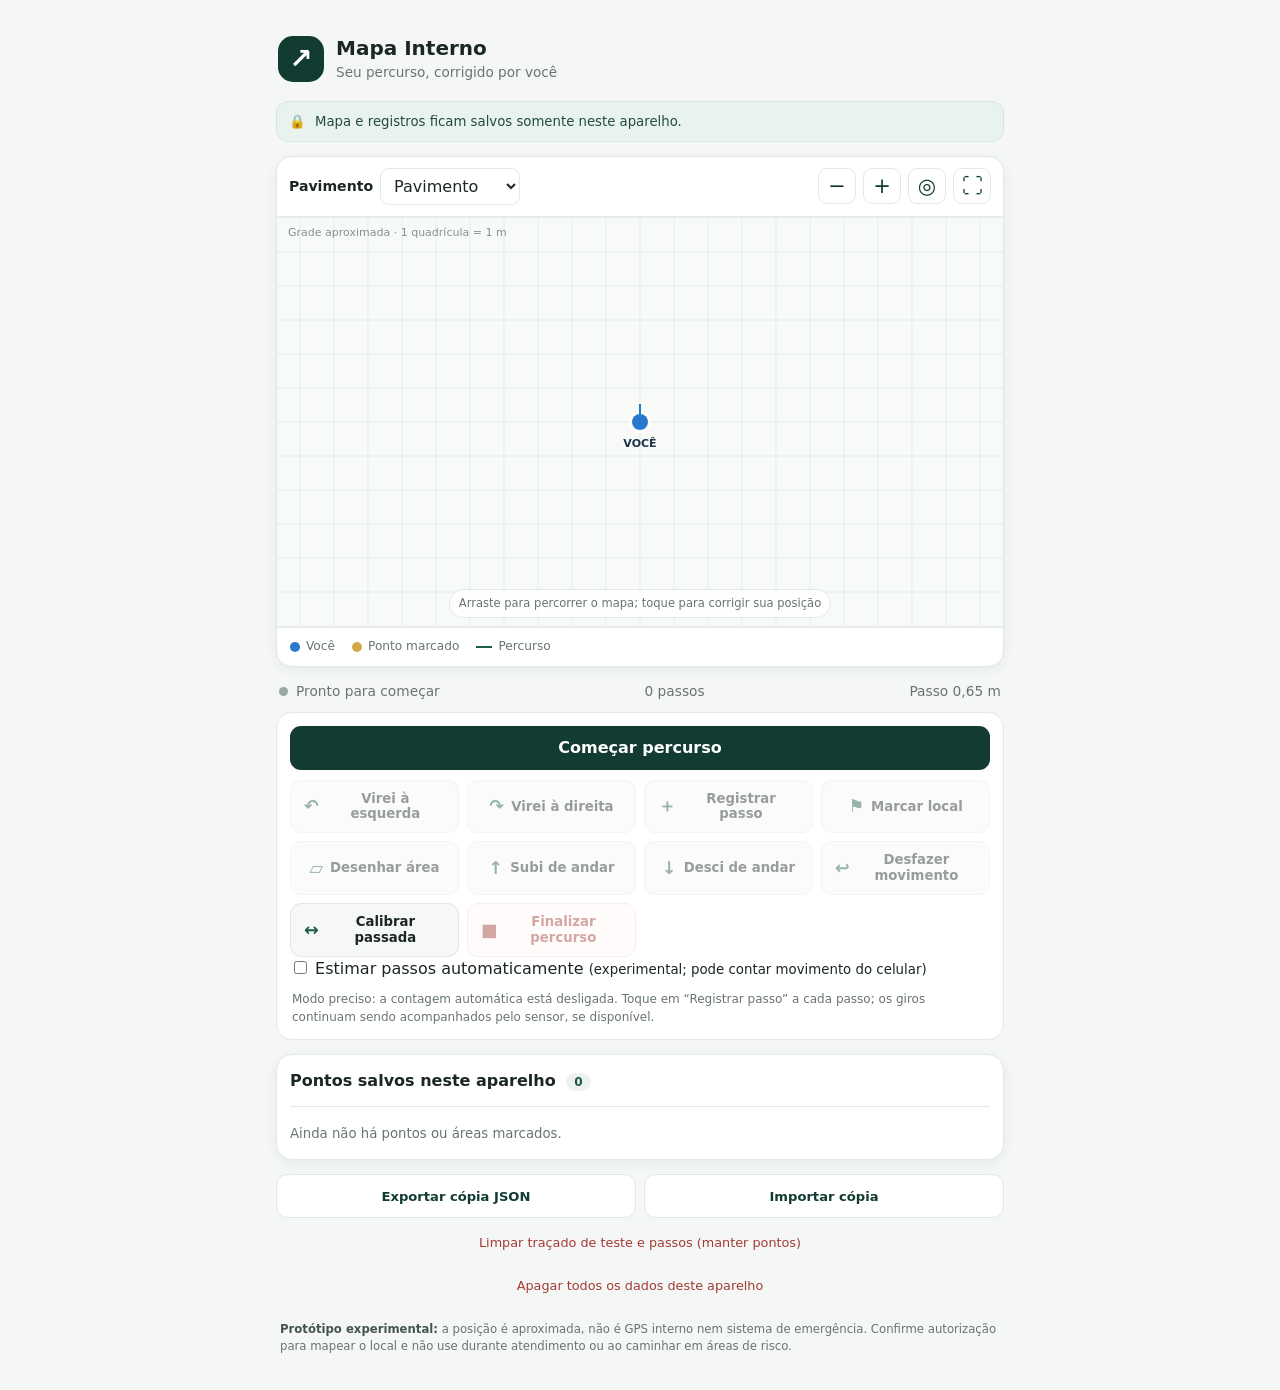
==== commit 7ed6aee2: "Default to precise manual step tracking" ====
--- a/index.html
+++ b/index.html
@@ -66,7 +66,8 @@
         <button id="stepCalBtn" class="control-button"><span>↔</span>Calibrar passada</button>
         <button id="finishBtn" class="control-button danger" disabled><span>■</span>Finalizar percurso</button>
       </div>
-      <div id="sensorMessage" class="sensor-message">Com permissão, o celular estima passos e acompanha os giros; você pode corrigir a direção nos botões. Também dá para desenhar áreas tocando seus cantos no mapa.</div>
+      <label class="sensor-toggle"><input id="autoStepsToggle" type="checkbox"> Estimar passos automaticamente <small>(experimental; pode contar movimento do celular)</small></label>
+      <div id="sensorMessage" class="sensor-message">Modo preciso: a contagem automática está desligada. Toque em “Registrar passo” a cada passo; os giros continuam sendo acompanhados pelo sensor, se disponível.</div>
     </section>
 
     <details class="saved-section" open>
@@ -78,7 +79,8 @@
       <button id="exportBtn" class="secondary-button">Exportar cópia JSON</button>
       <label class="secondary-button import-label" for="importInput">Importar cópia</label>
       <input id="importInput" type="file" accept="application/json,.json" hidden>
-      <button id="clearBtn" class="text-button">Apagar dados deste aparelho</button>
+      <button id="clearTrackBtn" class="text-button">Limpar traçado de teste e passos (manter pontos)</button>
+      <button id="clearBtn" class="text-button">Apagar todos os dados deste aparelho</button>
     </section>
 
     <footer class="disclaimer">
@@ -93,20 +95,21 @@
       <input id="markerName" maxlength="60" required placeholder="Ex.: corredor da área vermelha">
       <label for="markerColor">Cor</label>
       <select id="markerColor"><option value="#d2a84a">Dourado</option><option value="#dc5b57">Vermelho</option><option value="#5f91d4">Azul</option><option value="#58a879">Verde</option><option value="#986bc5">Roxo</option></select>
-      <div class="dialog-actions"><button value="cancel" formnovalidate class="secondary-button">Cancelar</button><button id="saveMarkerBtn" value="save" class="primary-button">Salvar ponto</button></div>
+      <div class="dialog-actions"><button value="cancel" class="secondary-button">Cancelar</button><button id="saveMarkerBtn" value="save" class="primary-button">Salvar ponto</button></div>
     </form>
   </dialog>
   <dialog id="calibrationDialog" class="marker-dialog">
     <form method="dialog" id="calibrationForm">
       <h2>Calibrar distância do passo</h2>
-      <p id="calibrationHelp">Caminhe por um trecho medido. O sistema conta seus passos e ajusta a escala do mapa.</p>
+      <p id="calibrationHelp">Meça um trecho reto, caminhe contando seus passos e informe os dois valores. O celular parado não contará movimentos como passos.</p>
       <label for="calibrationDistance">Distância do trecho (metros)</label>
       <input id="calibrationDistance" type="number" min="1" max="500" step="0.5" value="10" required>
-      <p class="calibration-count">Passos contados: <strong id="calibrationStepCount">0</strong></p>
-      <button type="button" id="calibrationManualStepBtn" class="secondary-button manual-step-button">+ Contar passo manual</button>
+      <label for="calibrationStepCount">Passos que você deu</label>
+      <input id="calibrationStepCount" type="number" min="2" max="2000" step="1" placeholder="Ex.: 14" required>
+      <p class="calibration-count">Escala nova = distância ÷ passos. Calibrar antes de mapear dá melhor resultado.</p>
       <div class="dialog-actions">
-        <button id="cancelCalibrationBtn" type="submit" value="cancel" formnovalidate class="secondary-button">Cancelar</button>
-        <button id="calibrationActionBtn" type="submit" value="start" class="primary-button">Iniciar calibração</button>
+        <button id="cancelCalibrationBtn" type="submit" value="cancel" class="secondary-button">Cancelar</button>
+        <button id="calibrationActionBtn" type="submit" value="save" class="primary-button">Salvar calibração</button>
       </div>
     </form>
   </dialog>
